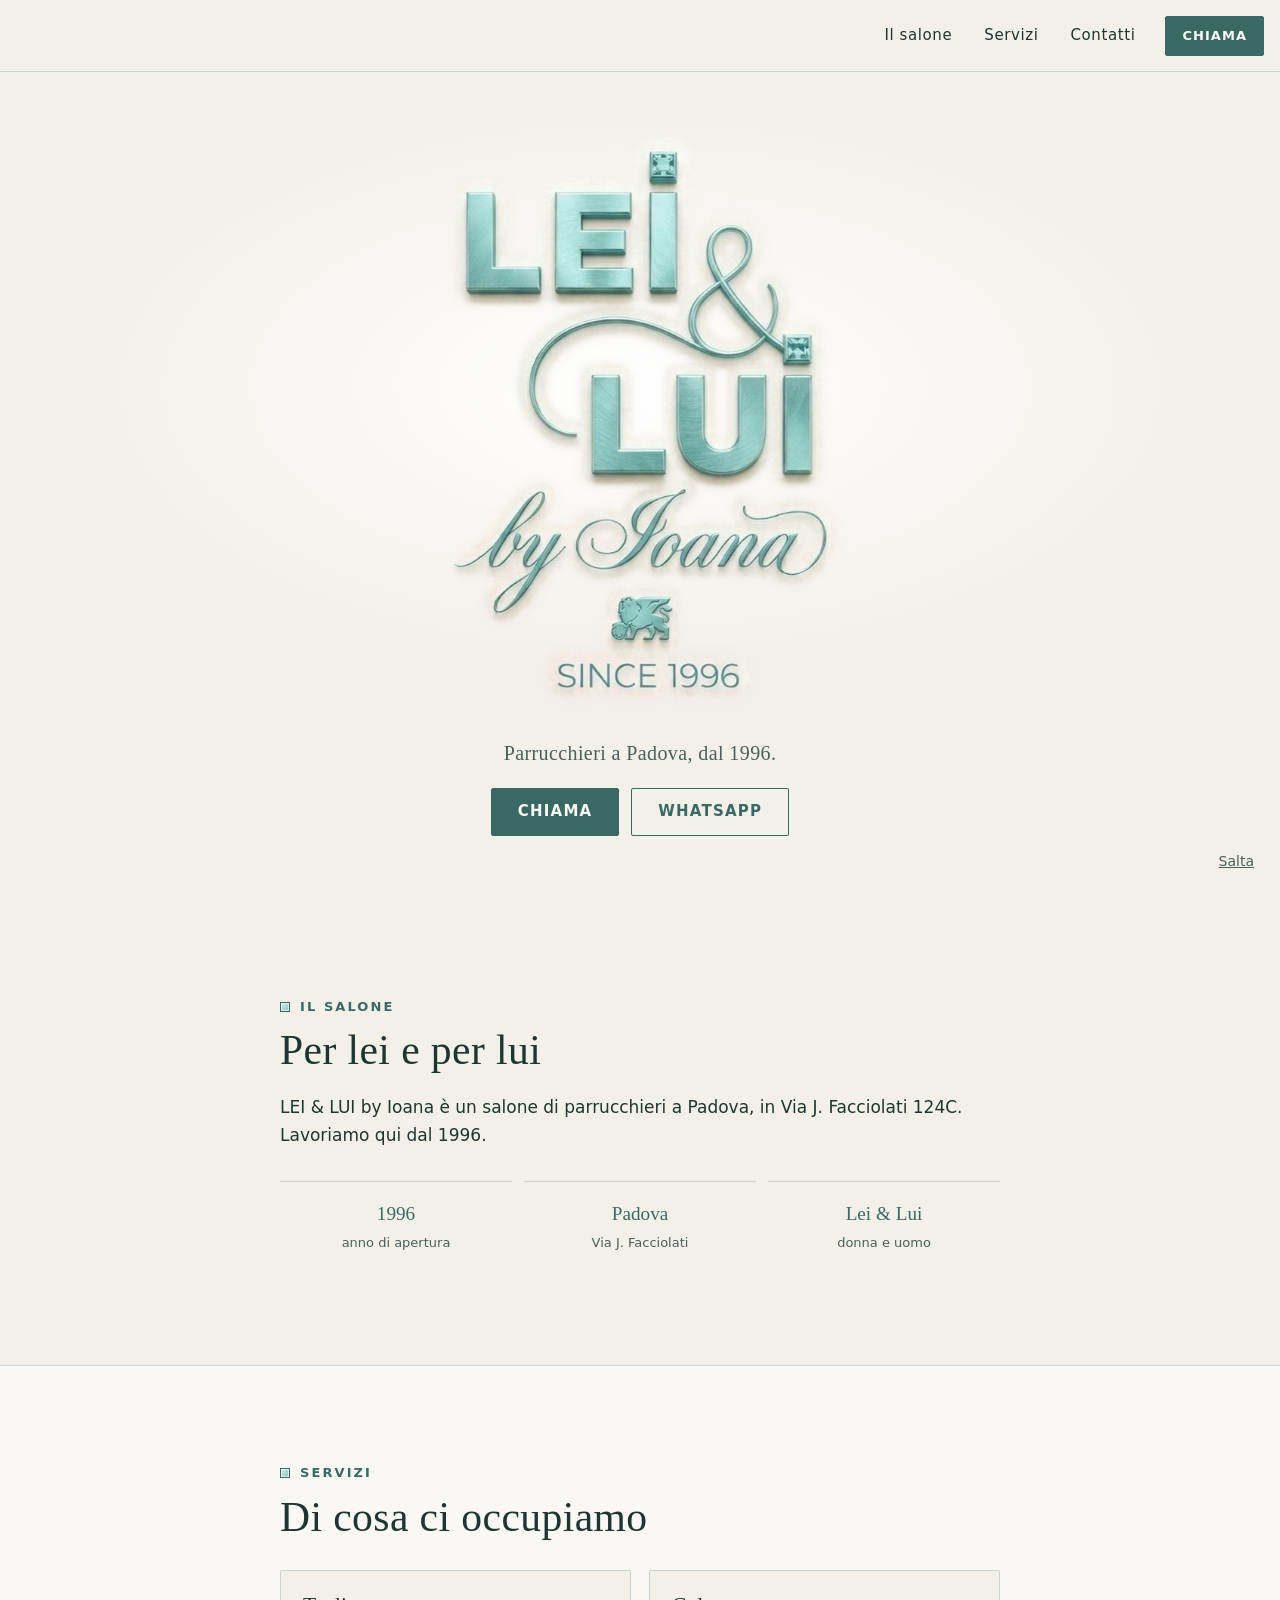
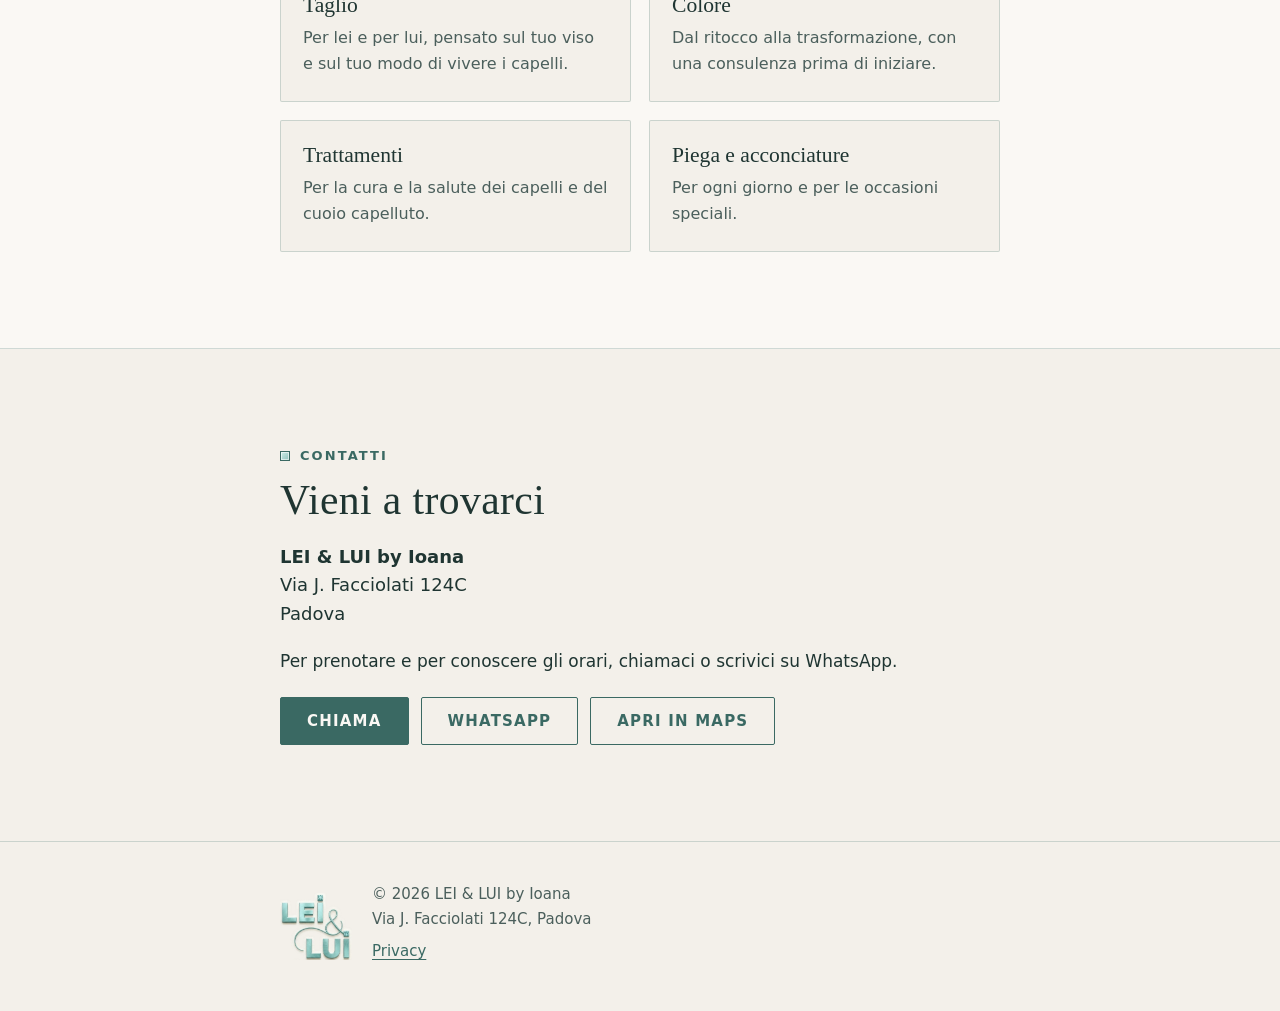
==== index.html @ e16c1f3a "Add files via upload" ====
<!DOCTYPE html>
<html lang="it">
<head>
<meta charset="utf-8">
<meta name="viewport" content="width=device-width, initial-scale=1, viewport-fit=cover">
<meta http-equiv="Content-Security-Policy" content="default-src 'none'; img-src 'self'; style-src 'self'; script-src 'self'; base-uri 'self'; form-action 'none'">
<title>LEI &amp; LUI by Ioana — Parrucchieri a Padova dal 1996</title>
<meta name="description" content="LEI &amp; LUI by Ioana, salone di parrucchieri a Padova in Via J. Facciolati 124C. Dal 1996.">
<meta name="theme-color" content="#F3F0EA">

<!-- TODO: quando il dominio è attivo, aggiungere <link rel="canonical"> e rendere assoluti og:url e og:image -->
<meta property="og:type" content="website">
<meta property="og:locale" content="it_IT">
<meta property="og:title" content="LEI &amp; LUI by Ioana — Parrucchieri a Padova dal 1996">
<meta property="og:description" content="Salone di parrucchieri a Padova, in Via J. Facciolati 124C. Dal 1996.">
<meta property="og:image" content="assets/og-image.png">
<meta name="twitter:card" content="summary_large_image">

<link rel="icon" href="assets/favicon.ico" sizes="any">
<link rel="icon" type="image/png" sizes="32x32" href="assets/favicon-32.png">
<link rel="icon" type="image/png" sizes="16x16" href="assets/favicon-16.png">
<link rel="apple-touch-icon" href="assets/apple-touch-icon.png">

<link rel="preload" as="image" href="assets/l-top.webp">
<link rel="stylesheet" href="style.css">
<!-- boot.js decide se mostrare l'animazione iniziale (solo alla prima visita) PRIMA del rendering -->
<script src="boot.js"></script>

<script type="application/ld+json">
{
  "@context": "https://schema.org",
  "@type": "HairSalon",
  "name": "LEI & LUI by Ioana",
  "description": "Salone di parrucchieri a Padova, dal 1996.",
  "foundingDate": "1996",
  "address": {
    "@type": "PostalAddress",
    "streetAddress": "Via J. Facciolati 124C",
    "addressLocality": "Padova",
    "addressCountry": "IT"
  }
}
</script>
</head>
<body>
<a class="skip-link" href="#salone">Vai al contenuto</a>

<header class="site-header">
  <a class="brand" href="#top" aria-label="LEI &amp; LUI by Ioana, torna in alto">
    <img src="assets/logo-header.webp" alt="LEI &amp; LUI" width="490" height="452">
  </a>
  <nav class="nav" aria-label="Principale">
    <a href="#salone">Il salone</a>
    <a href="#servizi">Servizi</a>
    <a href="#contatti">Contatti</a>
    <!-- TODO: sostituire XXXXXXXXXX con il numero del salone (senza spazi, es. 049123456) -->
    <a class="btn btn--small" href="tel:+39XXXXXXXXXX">Chiama</a>
  </nav>
</header>

<main>
  <section class="hero" id="top">
    <h1 class="sr-only">LEI &amp; LUI by Ioana — parrucchieri a Padova dal 1996</h1>

    <!--
      Il logo è composto da livelli sovrapposti (stesse dimensioni):
      top = "LEI & LUI" · line = linea sottile che "scrive" · by = "by Ioana" · foot = leone + since 1996
      Senza animazione (visite successive) si vedono top + by + foot; la linea resta nascosta.
    -->
    <div class="logo" role="img" aria-label="LEI &amp; LUI by Ioana, dal 1996">
      <img class="logo__layer logo__top"  src="assets/l-top.webp"  alt="" width="577" height="793">
      <img class="logo__layer logo__line" src="assets/l-line.webp" alt="" width="577" height="793">
      <img class="logo__layer logo__by"   src="assets/l-by.webp"   alt="" width="577" height="793">
      <img class="logo__layer logo__foot" src="assets/l-foot.webp" alt="" width="577" height="793">
    </div>

    <p class="hero__lead">Parrucchieri a Padova, dal 1996.</p>
    <div class="hero__cta">
      <a class="btn" href="tel:+39XXXXXXXXXX">Chiama</a>
      <!-- TODO: stesso numero, con prefisso 39 e senza + (es. 39049123456) -->
      <a class="btn btn--ghost" href="https://wa.me/39XXXXXXXXXX" rel="noopener">WhatsApp</a>
    </div>

    <button class="skip-intro" type="button">Salta</button>
  </section>

  <section class="section" id="salone" aria-labelledby="salone-t">
    <div class="wrap">
      <p class="eyebrow"><span class="gem" aria-hidden="true"></span>Il salone</p>
      <h2 id="salone-t">Per lei e per lui</h2>
      <!-- TODO: testo di Ioana (la sua voce vince su qualsiasi testo generato) -->
      <p>LEI &amp; LUI by Ioana è un salone di parrucchieri a Padova, in Via J. Facciolati 124C. Lavoriamo qui dal 1996.</p>
      <ul class="facts">
        <li><strong>1996</strong><span>anno di apertura</span></li>
        <li><strong>Padova</strong><span>Via J. Facciolati</span></li>
        <li><strong>Lei &amp; Lui</strong><span>donna e uomo</span></li>
      </ul>
    </div>
  </section>

  <section class="section section--paper" id="servizi" aria-labelledby="servizi-t">
    <div class="wrap">
      <p class="eyebrow"><span class="gem" aria-hidden="true"></span>Servizi</p>
      <h2 id="servizi-t">Di cosa ci occupiamo</h2>
      <!-- TODO: confermare con Ioana l'elenco dei servizi e le descrizioni. Nessun prezzo: non inventarli. -->
      <ul class="cards">
        <li class="card">
          <h3>Taglio</h3>
          <p>Per lei e per lui, pensato sul tuo viso e sul tuo modo di vivere i capelli.</p>
        </li>
        <li class="card">
          <h3>Colore</h3>
          <p>Dal ritocco alla trasformazione, con una consulenza prima di iniziare.</p>
        </li>
        <li class="card">
          <h3>Trattamenti</h3>
          <p>Per la cura e la salute dei capelli e del cuoio capelluto.</p>
        </li>
        <li class="card">
          <h3>Piega e acconciature</h3>
          <p>Per ogni giorno e per le occasioni speciali.</p>
        </li>
      </ul>
    </div>
  </section>

  <section class="section" id="contatti" aria-labelledby="contatti-t">
    <div class="wrap">
      <p class="eyebrow"><span class="gem" aria-hidden="true"></span>Contatti</p>
      <h2 id="contatti-t">Vieni a trovarci</h2>
      <address>
        <strong>LEI &amp; LUI by Ioana</strong><br>
        Via J. Facciolati 124C<br>
        Padova
      </address>
      <p>Per prenotare e per conoscere gli orari, chiamaci o scrivici su WhatsApp.</p>
      <div class="hero__cta hero__cta--left">
        <a class="btn" href="tel:+39XXXXXXXXXX">Chiama</a>
        <a class="btn btn--ghost" href="https://wa.me/39XXXXXXXXXX" rel="noopener">WhatsApp</a>
        <a class="btn btn--ghost" href="https://www.google.com/maps/search/?api=1&amp;query=Via+J.+Facciolati+124C%2C+Padova" rel="noopener">Apri in Maps</a>
      </div>
    </div>
  </section>
</main>

<footer class="site-footer">
  <div class="wrap footer__row">
    <img src="assets/logo-header.webp" alt="LEI &amp; LUI by Ioana" width="490" height="452">
    <div>
      <p>© 2026 LEI &amp; LUI by Ioana<br>Via J. Facciolati 124C, Padova</p>
      <p><a href="privacy.html">Privacy</a></p>
    </div>
  </div>
</footer>

<script src="app.js" defer></script>
</body>
</html>
---- style.css ----
/* ============================================================
   LEI & LUI by Ioana — stile
   Colori campionati dal logo (pixel) e verificati WCAG:
   crema #F3F0EA · teal logo #8FC1BB (solo decorazioni)
   teal scuro #3A6963 (testo/pulsanti, 5.46:1 su crema)
   ============================================================ */
:root{
  --cream:#F3F0EA;
  --paper:#FAF8F4;
  --teal:#8FC1BB;
  --teal-deep:#3A6963;
  --ink:#1F3532;
  --muted:#4B5F5C;
  --rule:rgba(58,105,99,.22);
  --serif:"Bodoni 72","Didot","Bodoni MT","Playfair Display",Georgia,serif;
  --sans:system-ui,-apple-system,"Segoe UI",Roboto,"Helvetica Neue",Arial,sans-serif;
  --header-h:64px;
}

*,*::before,*::after{box-sizing:border-box}
html{scroll-behavior:smooth;-webkit-text-size-adjust:100%}
body{
  margin:0;background:var(--cream);color:var(--ink);
  font-family:var(--sans);font-size:1.0625rem;line-height:1.65;
  -webkit-font-smoothing:antialiased;
}
img{max-width:100%;height:auto;display:block}
a{color:var(--teal-deep);text-underline-offset:.2em}
:focus-visible{outline:3px solid var(--teal-deep);outline-offset:3px;border-radius:2px}

.sr-only{position:absolute;width:1px;height:1px;margin:-1px;padding:0;overflow:hidden;clip:rect(0 0 0 0);white-space:nowrap;border:0}
.skip-link{position:absolute;left:12px;top:-60px;z-index:100;background:var(--teal-deep);color:var(--paper);padding:10px 14px;border-radius:2px;text-decoration:none}
.skip-link:focus{top:12px}

.wrap{width:min(100% - 40px,720px);margin-inline:auto}

/* ---------- Header ---------- */
.site-header{
  position:sticky;top:0;z-index:50;height:var(--header-h);
  display:flex;align-items:center;justify-content:space-between;gap:12px;
  padding:env(safe-area-inset-top,0) 16px 0;
  background:rgba(243,240,234,.9);
  -webkit-backdrop-filter:blur(10px);backdrop-filter:blur(10px);
  border-bottom:1px solid var(--rule);
}
.brand{display:block;height:44px;flex:none}
.brand img{height:44px;width:auto}
.nav{display:flex;align-items:center;gap:16px}
.nav a:not(.btn){font-size:.875rem;letter-spacing:.04em;color:var(--ink);text-decoration:none;padding:8px 2px}
.nav a:not(.btn):hover{color:var(--teal-deep);text-decoration:underline}

/* con JS il marchio nell'header compare solo dopo aver superato il logo grande */
.js .brand{visibility:hidden;opacity:0;transition:opacity .3s ease,visibility .3s}
.js .scrolled .brand,.js.scrolled .brand{visibility:visible;opacity:1}

/* ---------- Pulsanti ---------- */
.btn{
  display:inline-flex;align-items:center;justify-content:center;
  min-height:48px;padding:0 26px;border-radius:2px;
  background:var(--teal-deep);color:var(--paper);border:1px solid var(--teal-deep);
  font:600 .9375rem/1 var(--sans);letter-spacing:.08em;text-transform:uppercase;text-decoration:none;
  transition:background .2s ease,color .2s ease;
}
.btn:hover{background:var(--ink);border-color:var(--ink)}
.btn--ghost{background:transparent;color:var(--teal-deep)}
.btn--ghost:hover{background:var(--teal-deep);color:var(--paper);border-color:var(--teal-deep)}
.btn--small{min-height:40px;padding:0 16px;font-size:.8125rem}

/* ---------- Hero e logo ---------- */
.hero{
  position:relative;min-height:calc(100vh - var(--header-h));min-height:calc(100svh - var(--header-h));
  display:flex;flex-direction:column;align-items:center;justify-content:center;
  gap:18px;padding:24px 20px 40px;text-align:center;
  background:radial-gradient(62% 48% at 50% 38%,#fff 0%,rgba(255,255,255,0) 72%);
}
.logo{
  position:relative;
  width:min(72vw,42vh,400px);width:min(72vw,42svh,400px);
  aspect-ratio:577/793;
}
.logo__layer{position:absolute;inset:0;width:100%;height:100%;pointer-events:none;user-select:none;-webkit-user-select:none}
.logo__line{opacity:0}                      /* la linea esiste solo durante l'animazione */
.hero__lead{margin:0;font-family:var(--serif);font-size:1.25rem;letter-spacing:.02em;color:var(--muted)}
.hero__cta{display:flex;flex-wrap:wrap;gap:12px;justify-content:center}
.hero__cta--left{justify-content:flex-start;margin-top:22px}
.skip-intro{
  display:none;position:absolute;right:16px;bottom:16px;
  background:none;border:0;color:var(--muted);font:inherit;font-size:.875rem;text-decoration:underline;
  min-height:44px;padding:0 10px;cursor:pointer;
}

/* ---------- Sezioni ---------- */
.section{padding:72px 0;scroll-margin-top:var(--header-h)}
.section--paper{background:var(--paper);border-block:1px solid var(--rule)}
.eyebrow{display:flex;align-items:center;gap:10px;margin:0 0 10px;font-size:.8125rem;letter-spacing:.16em;text-transform:uppercase;color:var(--teal-deep);font-weight:600}
.gem{width:10px;height:10px;flex:none;background:linear-gradient(135deg,#cfeee9,var(--teal));border:1px solid var(--teal-deep);box-shadow:inset 0 0 0 1px rgba(255,255,255,.6)}
h2{margin:0 0 18px;font-family:var(--serif);font-weight:500;font-size:clamp(1.9rem,6vw,2.6rem);line-height:1.15;letter-spacing:.01em}
h3{margin:0 0 6px;font-family:var(--serif);font-weight:500;font-size:1.35rem;line-height:1.2}
p{margin:0 0 1em}
address{font-style:normal;margin:0 0 1em;font-size:1.125rem;line-height:1.6}

.facts{list-style:none;margin:32px 0 0;padding:0;display:grid;grid-template-columns:repeat(3,1fr);gap:12px;text-align:center}
.facts li{padding:16px 6px;border-top:1px solid var(--rule)}
.facts strong{display:block;font-family:var(--serif);font-weight:500;font-size:1.2rem;color:var(--teal-deep)}
.facts span{display:block;margin-top:2px;font-size:.8125rem;color:var(--muted)}

.cards{list-style:none;margin:28px 0 0;padding:0;display:grid;gap:14px}
.card{background:var(--cream);border:1px solid var(--rule);border-radius:2px;padding:22px 22px 14px}
.card p{margin:0 0 .6em;color:var(--muted);font-size:1rem}

/* ---------- Footer ---------- */
.site-footer{padding:40px 0 calc(40px + env(safe-area-inset-bottom,0));border-top:1px solid var(--rule);font-size:.9375rem;color:var(--muted)}
.footer__row{display:flex;align-items:center;gap:20px}
.footer__row img{width:72px;height:auto;flex:none}
.site-footer p{margin:0 0 .5em}

/* ---------- Pagine di testo (privacy) ---------- */
.doc{padding:48px 0 72px}
.doc h1{margin:0 0 12px;font-family:var(--serif);font-weight:500;font-size:clamp(2rem,7vw,2.8rem);line-height:1.15}
.doc h2{font-size:1.4rem;margin:32px 0 8px}
.doc ul{padding-left:1.2em;margin:0 0 1em}
.todo{background:#fff3c4;color:#5b4700;padding:0 4px;border-radius:2px}

@media (min-width:760px){
  :root{--header-h:72px}
  .brand,.brand img{height:50px}
  .nav{gap:28px}
  .nav a:not(.btn){font-size:.9375rem}
  .cards{grid-template-columns:repeat(2,1fr);gap:18px}
  .logo{width:min(34vw,50vh,440px);width:min(34vw,50svh,440px)}
  .section{padding:96px 0}
}

/* ============================================================
   ANIMAZIONE D'INGRESSO — solo alla prima visita
   boot.js aggiunge la classe "intro" su <html>. Senza la classe
   (visite successive, reduced-motion, nessun JS) il logo è già completo.
   Sequenza (~6,8 s): LEI & LUI compare → una linea sottile scrive
   "by Ioana" → il lettering metallico segue la linea → leone e since.
   ============================================================ */
@keyframes llFadeRise{from{opacity:0;transform:translateY(12px)}to{opacity:1;transform:none}}
@keyframes llFade{from{opacity:0}to{opacity:1}}
@keyframes llWipe{
  from{-webkit-clip-path:inset(0 100% 0 0);clip-path:inset(0 100% 0 0)}
  to{-webkit-clip-path:inset(0 0 0 0);clip-path:inset(0 0 0 0)}
}
@keyframes llLineOut{from{opacity:1}to{opacity:0}}

.intro .logo__top {animation:llFadeRise 1.5s cubic-bezier(.2,.7,.2,1) .2s both}
.intro .logo__line{opacity:1;animation:
  llWipe 2.6s cubic-bezier(.35,.1,.35,1) 1.9s both,
  llLineOut .7s ease 5s both}
.intro .logo__by  {animation:llWipe 2.6s cubic-bezier(.35,.1,.35,1) 2.5s both}
.intro .logo__foot{animation:llFadeRise 1.1s ease 5.2s both}

.intro .site-header,
.intro .hero__lead,
.intro .hero__cta{animation:llFade .9s ease 5.9s both}
.intro .skip-intro{display:block;animation:llFade .6s ease 1s both}

@media (prefers-reduced-motion:reduce){
  html{scroll-behavior:auto}
  *,*::before,*::after{animation:none!important;transition:none!important}
}
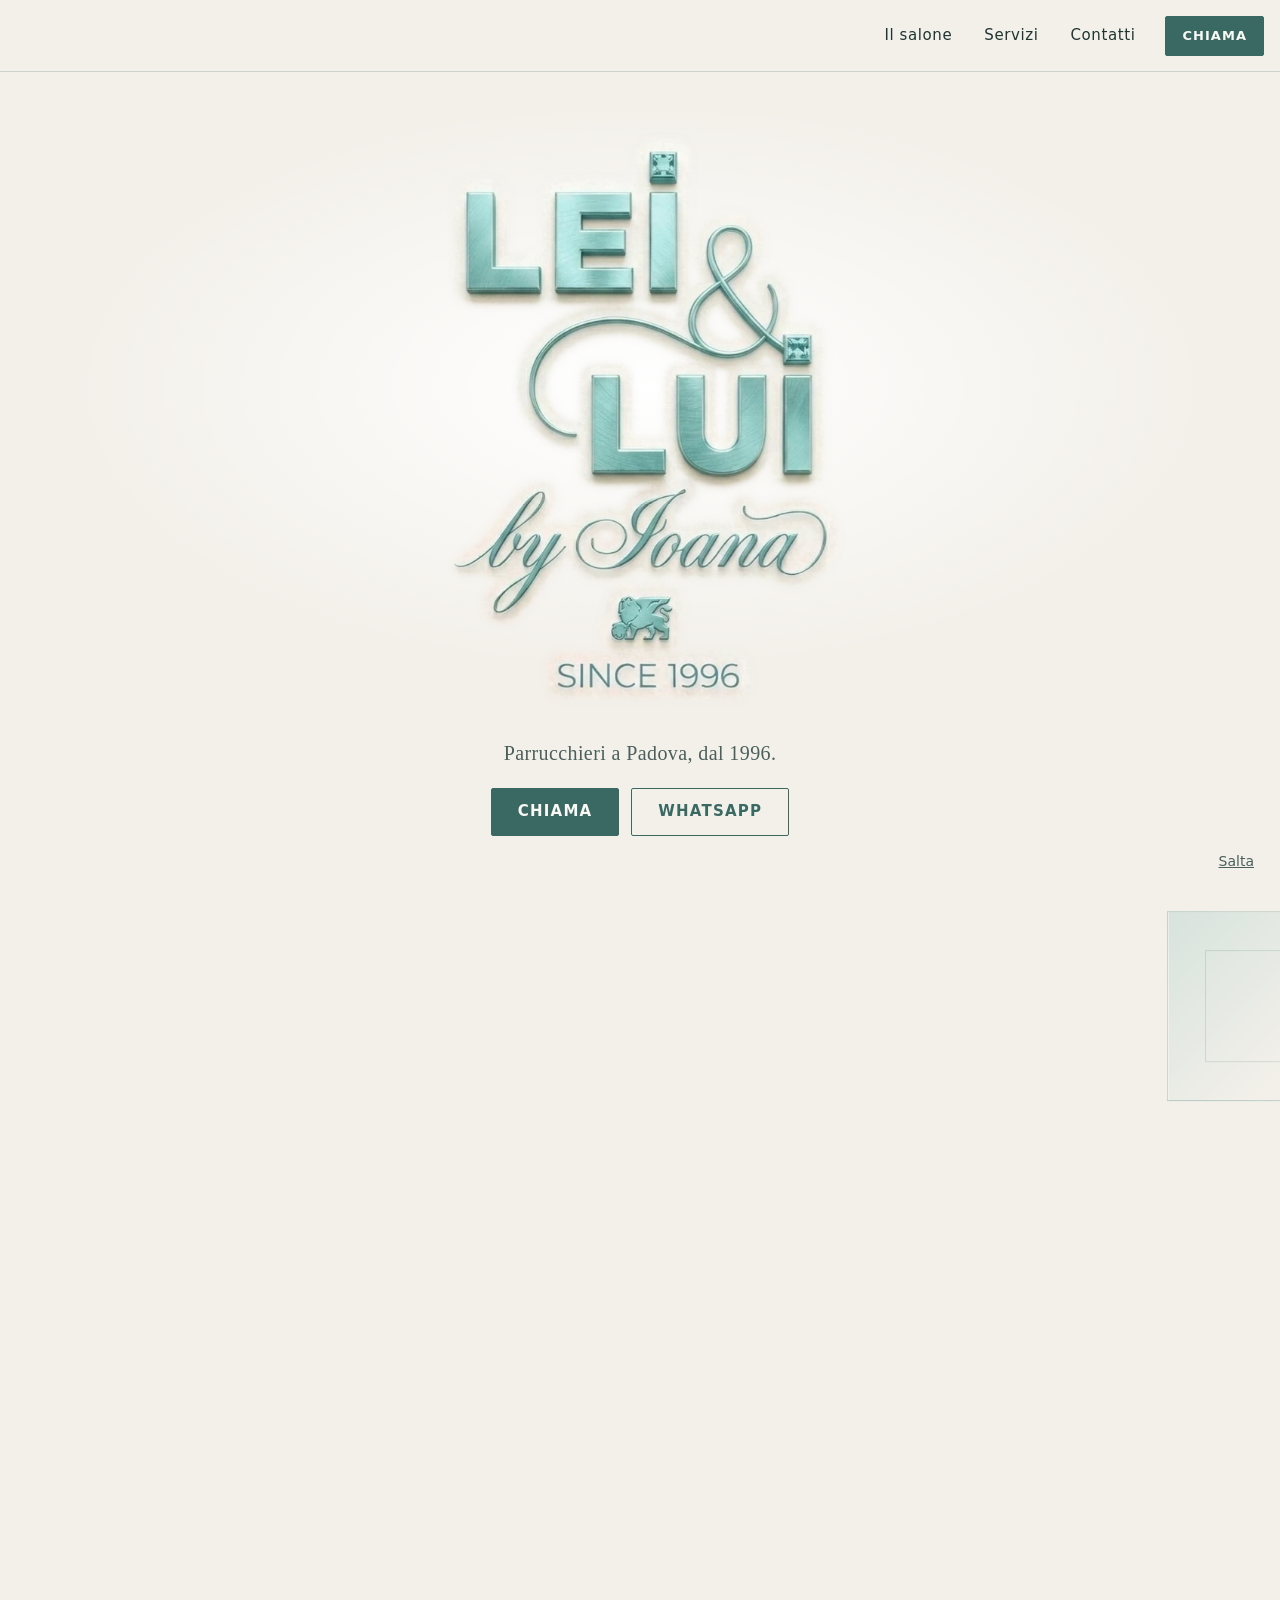
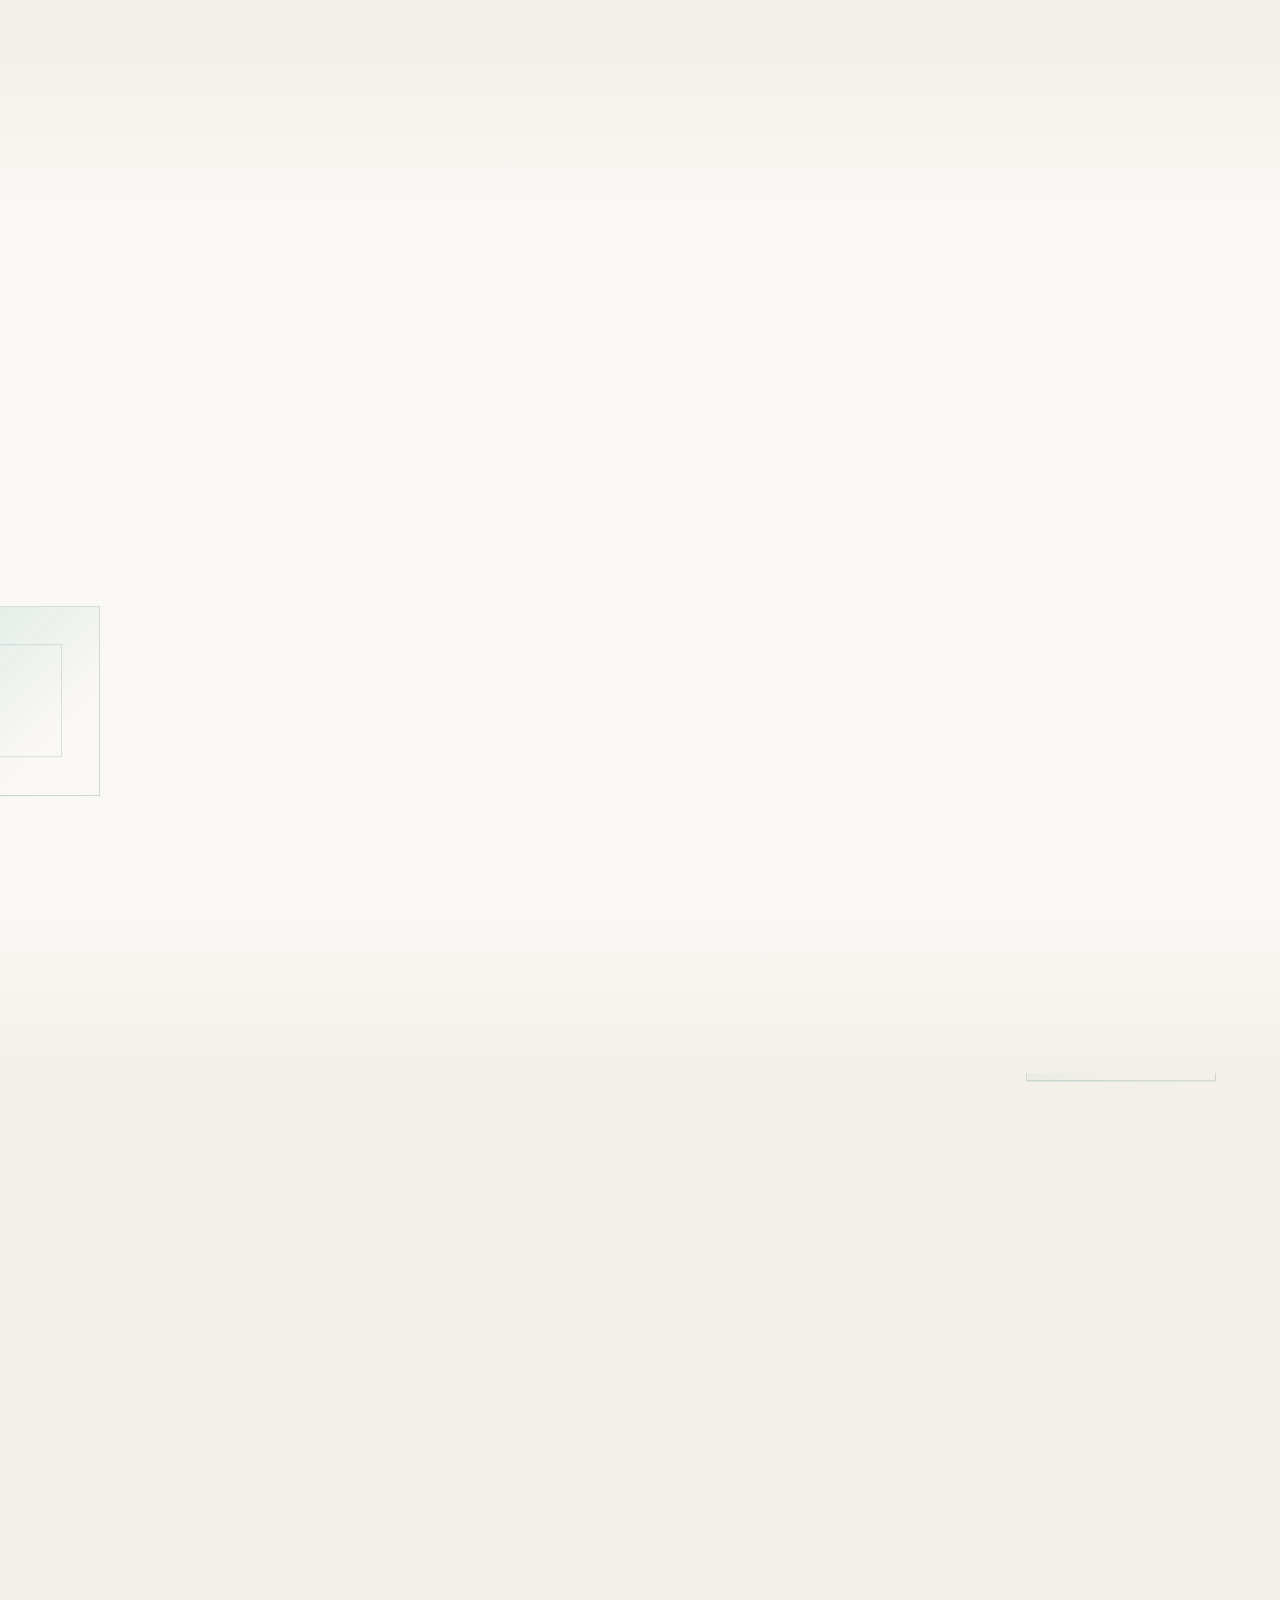
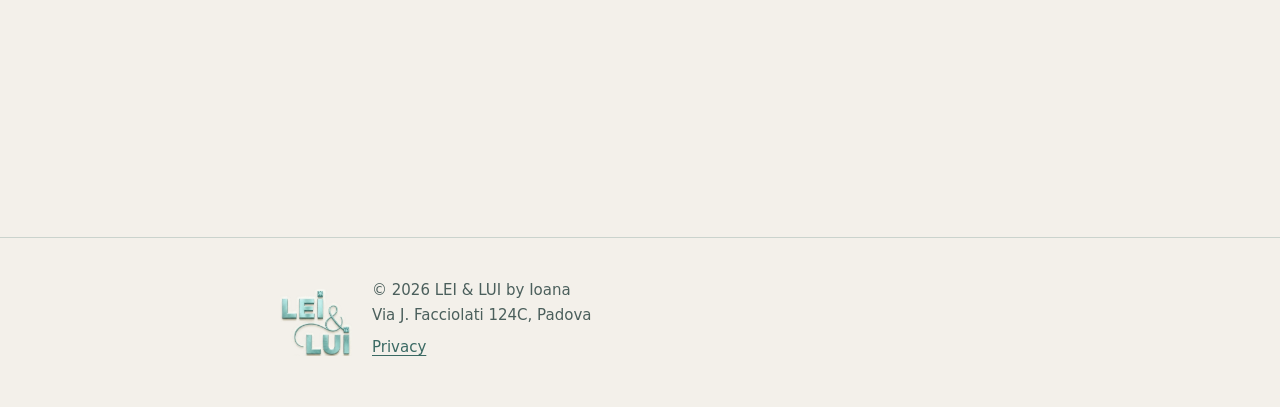
==== commit 71c6d627: "Add files via upload" ====
--- a/index.html
+++ b/index.html
@@ -65,58 +65,63 @@
     <!--
       Il logo è composto da livelli sovrapposti (stesse dimensioni):
       top = "LEI & LUI" · line = linea sottile che "scrive" · by = "by Ioana" · foot = leone + since 1996
-      Senza animazione (visite successive) si vedono top + by + foot; la linea resta nascosta.
+      shine = riflesso di luce, ritagliato sulla forma del logo, che scorre mentre si scrolla
     -->
     <div class="logo" role="img" aria-label="LEI &amp; LUI by Ioana, dal 1996">
       <img class="logo__layer logo__top"  src="assets/l-top.webp"  alt="" width="577" height="793">
       <img class="logo__layer logo__line" src="assets/l-line.webp" alt="" width="577" height="793">
       <img class="logo__layer logo__by"   src="assets/l-by.webp"   alt="" width="577" height="793">
       <img class="logo__layer logo__foot" src="assets/l-foot.webp" alt="" width="577" height="793">
+      <div class="logo__shine" aria-hidden="true"></div>
     </div>
 
     <p class="hero__lead">Parrucchieri a Padova, dal 1996.</p>
     <div class="hero__cta">
+      <!-- TODO: sostituire XXXXXXXXXX con il numero del salone (senza spazi, es. 049123456) -->
       <a class="btn" href="tel:+39XXXXXXXXXX">Chiama</a>
       <!-- TODO: stesso numero, con prefisso 39 e senza + (es. 39049123456) -->
       <a class="btn btn--ghost" href="https://wa.me/39XXXXXXXXXX" rel="noopener">WhatsApp</a>
     </div>
 
+    <span class="scroll-cue" aria-hidden="true"></span>
     <button class="skip-intro" type="button">Salta</button>
   </section>
 
   <section class="section" id="salone" aria-labelledby="salone-t">
+    <span class="deco deco--a" aria-hidden="true" data-parallax="0.12"></span>
     <div class="wrap">
-      <p class="eyebrow"><span class="gem" aria-hidden="true"></span>Il salone</p>
-      <h2 id="salone-t">Per lei e per lui</h2>
+      <p class="eyebrow reveal"><span class="gem" aria-hidden="true"></span>Il salone</p>
+      <h2 id="salone-t" class="reveal">Per lei<br>e per lui</h2>
       <!-- TODO: testo di Ioana (la sua voce vince su qualsiasi testo generato) -->
-      <p>LEI &amp; LUI by Ioana è un salone di parrucchieri a Padova, in Via J. Facciolati 124C. Lavoriamo qui dal 1996.</p>
+      <p class="lede reveal">LEI &amp; LUI by Ioana è un salone di parrucchieri a Padova, in Via J. Facciolati 124C. Lavoriamo qui dal 1996.</p>
       <ul class="facts">
-        <li><strong>1996</strong><span>anno di apertura</span></li>
-        <li><strong>Padova</strong><span>Via J. Facciolati</span></li>
-        <li><strong>Lei &amp; Lui</strong><span>donna e uomo</span></li>
+        <li class="reveal"><strong>1996</strong><span>anno di apertura</span></li>
+        <li class="reveal"><strong>Padova</strong><span>Via J. Facciolati</span></li>
+        <li class="reveal"><strong>Lei &amp; Lui</strong><span>donna e uomo</span></li>
       </ul>
     </div>
   </section>
 
   <section class="section section--paper" id="servizi" aria-labelledby="servizi-t">
+    <span class="deco deco--b" aria-hidden="true" data-parallax="0.09"></span>
     <div class="wrap">
-      <p class="eyebrow"><span class="gem" aria-hidden="true"></span>Servizi</p>
-      <h2 id="servizi-t">Di cosa ci occupiamo</h2>
+      <p class="eyebrow reveal"><span class="gem" aria-hidden="true"></span>Servizi</p>
+      <h2 id="servizi-t" class="reveal">Di cosa<br>ci occupiamo</h2>
       <!-- TODO: confermare con Ioana l'elenco dei servizi e le descrizioni. Nessun prezzo: non inventarli. -->
-      <ul class="cards">
-        <li class="card">
+      <ul class="services">
+        <li class="service reveal">
           <h3>Taglio</h3>
           <p>Per lei e per lui, pensato sul tuo viso e sul tuo modo di vivere i capelli.</p>
         </li>
-        <li class="card">
+        <li class="service reveal">
           <h3>Colore</h3>
           <p>Dal ritocco alla trasformazione, con una consulenza prima di iniziare.</p>
         </li>
-        <li class="card">
+        <li class="service reveal">
           <h3>Trattamenti</h3>
           <p>Per la cura e la salute dei capelli e del cuoio capelluto.</p>
         </li>
-        <li class="card">
+        <li class="service reveal">
           <h3>Piega e acconciature</h3>
           <p>Per ogni giorno e per le occasioni speciali.</p>
         </li>
@@ -125,16 +130,17 @@
   </section>
 
   <section class="section" id="contatti" aria-labelledby="contatti-t">
+    <span class="deco deco--c" aria-hidden="true" data-parallax="0.14"></span>
     <div class="wrap">
-      <p class="eyebrow"><span class="gem" aria-hidden="true"></span>Contatti</p>
-      <h2 id="contatti-t">Vieni a trovarci</h2>
-      <address>
+      <p class="eyebrow reveal"><span class="gem" aria-hidden="true"></span>Contatti</p>
+      <h2 id="contatti-t" class="reveal">Vieni<br>a trovarci</h2>
+      <address class="reveal">
         <strong>LEI &amp; LUI by Ioana</strong><br>
         Via J. Facciolati 124C<br>
         Padova
       </address>
-      <p>Per prenotare e per conoscere gli orari, chiamaci o scrivici su WhatsApp.</p>
-      <div class="hero__cta hero__cta--left">
+      <p class="reveal">Per prenotare e per conoscere gli orari, chiamaci o scrivici su WhatsApp.</p>
+      <div class="hero__cta hero__cta--left reveal">
         <a class="btn" href="tel:+39XXXXXXXXXX">Chiama</a>
         <a class="btn btn--ghost" href="https://wa.me/39XXXXXXXXXX" rel="noopener">WhatsApp</a>
         <a class="btn btn--ghost" href="https://www.google.com/maps/search/?api=1&amp;query=Via+J.+Facciolati+124C%2C+Padova" rel="noopener">Apri in Maps</a>
--- a/style.css
+++ b/style.css
@@ -80,6 +80,27 @@
 }
 .logo__layer{position:absolute;inset:0;width:100%;height:100%;pointer-events:none;user-select:none;-webkit-user-select:none}
 .logo__line{opacity:0}                      /* la linea esiste solo durante l'animazione */
+.logo{transform:translate3d(0,calc(var(--py,0) * 1px),0)}   /* parallasse: scorre un po' più lento della pagina */
+
+/* riflesso di luce ritagliato sulla forma del logo; la posizione segue lo scroll (--shine da 0 a 1) */
+.logo__shine{
+  position:absolute;inset:0;overflow:hidden;pointer-events:none;
+  -webkit-mask:url(assets/logo-mask.webp) center/100% 100% no-repeat;
+          mask:url(assets/logo-mask.webp) center/100% 100% no-repeat;
+}
+.logo__shine::before{
+  content:"";position:absolute;top:0;bottom:0;left:0;width:260%;
+  background:linear-gradient(100deg,transparent 38%,rgba(255,255,255,.2) 46%,rgba(255,255,255,.72) 50%,rgba(255,255,255,.2) 54%,transparent 62%);
+  transform:translate3d(calc(-65.4% + var(--shine,0) * 69.2%),0,0);
+}
+
+.scroll-cue{
+  position:absolute;left:50%;bottom:18px;width:1px;height:38px;margin-left:-.5px;
+  background:linear-gradient(var(--teal-deep),transparent);opacity:.55;
+  transform-origin:top center;animation:llCue 3.4s ease-in-out infinite;transition:opacity .5s ease;
+}
+.scrolled-a-bit .scroll-cue{opacity:0}
+@keyframes llCue{0%,100%{transform:scaleY(.3)}50%{transform:scaleY(1)}}
 .hero__lead{margin:0;font-family:var(--serif);font-size:1.25rem;letter-spacing:.02em;color:var(--muted)}
 .hero__cta{display:flex;flex-wrap:wrap;gap:12px;justify-content:center}
 .hero__cta--left{justify-content:flex-start;margin-top:22px}
@@ -90,23 +111,59 @@
 }
 
 /* ---------- Sezioni ---------- */
-.section{padding:72px 0;scroll-margin-top:var(--header-h)}
-.section--paper{background:var(--paper);border-block:1px solid var(--rule)}
-.eyebrow{display:flex;align-items:center;gap:10px;margin:0 0 10px;font-size:.8125rem;letter-spacing:.16em;text-transform:uppercase;color:var(--teal-deep);font-weight:600}
+.section{position:relative;overflow:hidden;padding:clamp(88px,18vw,168px) 0;scroll-margin-top:var(--header-h)}
+.section .wrap{position:relative;z-index:1}
+/* nessun bordo netto: la carta sfuma dentro e fuori dal crema */
+.section--paper{background:linear-gradient(180deg,var(--cream) 0,var(--paper) 160px,var(--paper) calc(100% - 160px),var(--cream) 100%)}
+.eyebrow{display:flex;align-items:center;gap:10px;margin:0 0 14px;font-size:.8125rem;letter-spacing:.18em;text-transform:uppercase;color:var(--teal-deep);font-weight:600}
 .gem{width:10px;height:10px;flex:none;background:linear-gradient(135deg,#cfeee9,var(--teal));border:1px solid var(--teal-deep);box-shadow:inset 0 0 0 1px rgba(255,255,255,.6)}
-h2{margin:0 0 18px;font-family:var(--serif);font-weight:500;font-size:clamp(1.9rem,6vw,2.6rem);line-height:1.15;letter-spacing:.01em}
-h3{margin:0 0 6px;font-family:var(--serif);font-weight:500;font-size:1.35rem;line-height:1.2}
+h2{margin:0 0 .55em;font-family:var(--serif);font-weight:400;font-size:clamp(2.5rem,10vw,4.25rem);line-height:1.04;letter-spacing:-.005em}
+h3{margin:0;font-family:var(--serif);font-weight:400;font-size:clamp(1.5rem,5vw,1.9rem);line-height:1.15}
 p{margin:0 0 1em}
-address{font-style:normal;margin:0 0 1em;font-size:1.125rem;line-height:1.6}
-
-.facts{list-style:none;margin:32px 0 0;padding:0;display:grid;grid-template-columns:repeat(3,1fr);gap:12px;text-align:center}
-.facts li{padding:16px 6px;border-top:1px solid var(--rule)}
-.facts strong{display:block;font-family:var(--serif);font-weight:500;font-size:1.2rem;color:var(--teal-deep)}
+.lede{max-width:30em;font-size:clamp(1.1rem,3.6vw,1.3rem);line-height:1.6;color:var(--muted)}
+address{font-style:normal;margin:0 0 1em;font-size:1.25rem;line-height:1.6}
+
+.facts{list-style:none;margin:56px 0 0;padding:0;display:grid;grid-template-columns:repeat(3,1fr);gap:12px;text-align:left}
+.facts li{padding:16px 6px 0 0;border-top:1px solid var(--rule)}
+.facts strong{display:block;font-family:var(--serif);font-weight:400;font-size:1.3rem;color:var(--teal-deep)}
 .facts span{display:block;margin-top:2px;font-size:.8125rem;color:var(--muted)}
 
-.cards{list-style:none;margin:28px 0 0;padding:0;display:grid;gap:14px}
-.card{background:var(--cream);border:1px solid var(--rule);border-radius:2px;padding:22px 22px 14px}
-.card p{margin:0 0 .6em;color:var(--muted);font-size:1rem}
+/* servizi: elenco tipografico con linee sottili che si disegnano */
+.services{list-style:none;margin:56px 0 0;padding:0}
+.service{position:relative;display:grid;gap:8px;padding:30px 0 28px}
+.service p{margin:0;max-width:26em;color:var(--muted);font-size:1.0625rem}
+.service::before,.service:last-child::after{
+  content:"";position:absolute;left:0;right:0;height:1px;background:var(--rule);
+  transform-origin:left center;
+}
+.service::before{top:0}
+.service:last-child::after{bottom:0}
+
+/* dettagli grafici di secondo piano (gemme): si muovono più lenti della pagina */
+.deco{
+  position:absolute;z-index:0;width:clamp(90px,24vw,190px);aspect-ratio:1;pointer-events:none;
+  border:1px solid rgba(58,105,99,.2);
+  background:linear-gradient(135deg,rgba(143,193,187,.28),rgba(143,193,187,0) 72%);
+  transform:translate3d(0,calc(var(--py,0) * 1px),0);
+}
+.deco::after{content:"";position:absolute;inset:20%;border:1px solid rgba(58,105,99,.16)}
+.deco--a{right:-6vw;top:110px}
+.deco--b{left:-7vw;bottom:12%}
+.deco--c{right:5vw;top:24%}
+
+/* ---------- Comparsa dolce allo scroll (solo con JS) ---------- */
+.js .reveal{opacity:0;transform:translate3d(0,18px,0);
+  transition:opacity 1.1s ease,transform 1.1s cubic-bezier(.2,.7,.2,1)}
+.js .reveal.is-in{opacity:1;transform:none}
+.facts li:nth-child(2){transition-delay:.12s}
+.facts li:nth-child(3){transition-delay:.24s}
+.js .service::before,.js .service:last-child::after{transform:scaleX(0);transition:transform 1.5s cubic-bezier(.2,.7,.2,1) .2s}
+.js .service.is-in::before,.js .service.is-in:last-child::after{transform:scaleX(1)}
+
+@media (min-width:760px){
+  .service{grid-template-columns:minmax(0,1fr) minmax(0,1.1fr);align-items:baseline;gap:32px}
+  .facts{gap:28px}
+}
 
 /* ---------- Footer ---------- */
 .site-footer{padding:40px 0 calc(40px + env(safe-area-inset-bottom,0));border-top:1px solid var(--rule);font-size:.9375rem;color:var(--muted)}
@@ -126,9 +183,7 @@
   .brand,.brand img{height:50px}
   .nav{gap:28px}
   .nav a:not(.btn){font-size:.9375rem}
-  .cards{grid-template-columns:repeat(2,1fr);gap:18px}
   .logo{width:min(34vw,50vh,440px);width:min(34vw,50svh,440px)}
-  .section{padding:96px 0}
 }
 
 /* ============================================================
@@ -155,10 +210,16 @@
 
 .intro .site-header,
 .intro .hero__lead,
-.intro .hero__cta{animation:llFade .9s ease 5.9s both}
+.intro .hero .hero__cta{animation:llFade .9s ease 5.9s both}
+.intro .logo__shine,
+.intro .scroll-cue{display:none}
 .intro .skip-intro{display:block;animation:llFade .6s ease 1s both}
 
 @media (prefers-reduced-motion:reduce){
   html{scroll-behavior:auto}
   *,*::before,*::after{animation:none!important;transition:none!important}
-}
+  .js .reveal{opacity:1;transform:none}
+  .js .service::before,.js .service:last-child::after{transform:none}
+  .logo,.deco{transform:none}
+  .logo__shine{display:none}
+}
